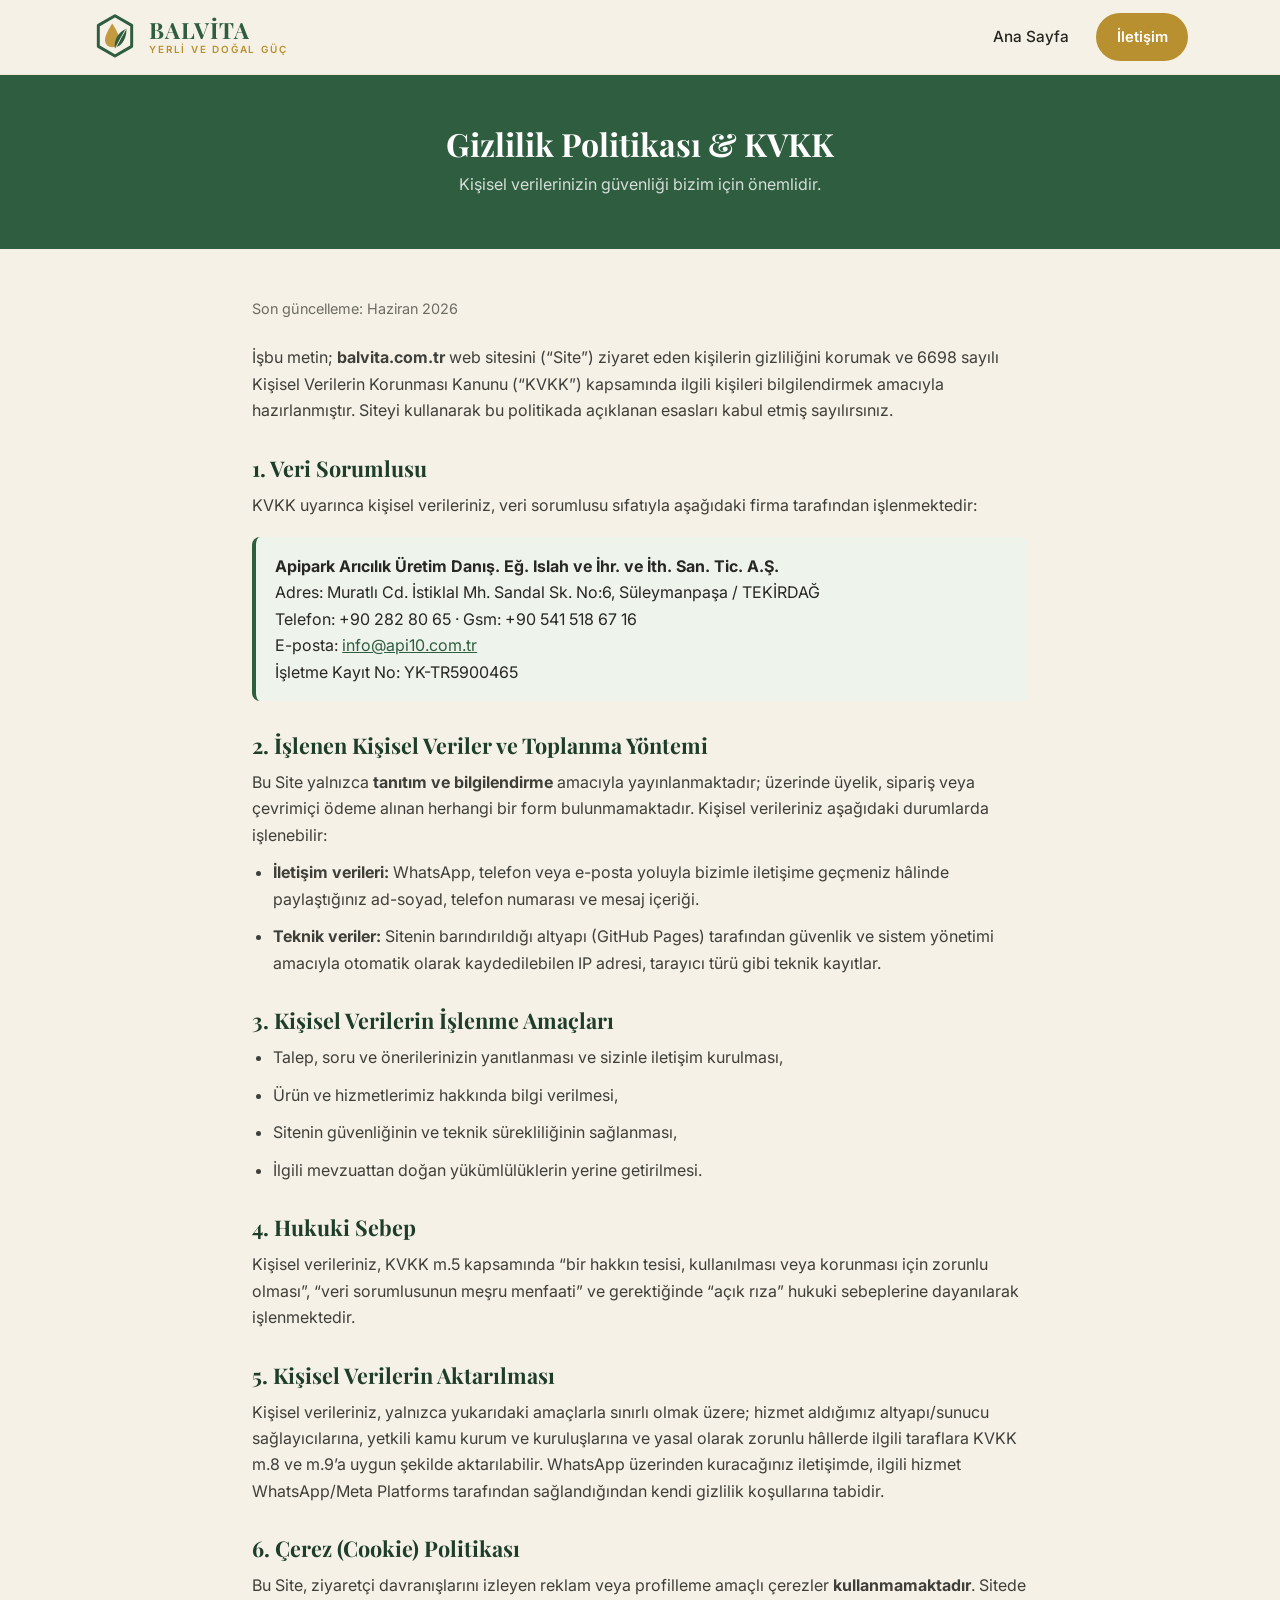
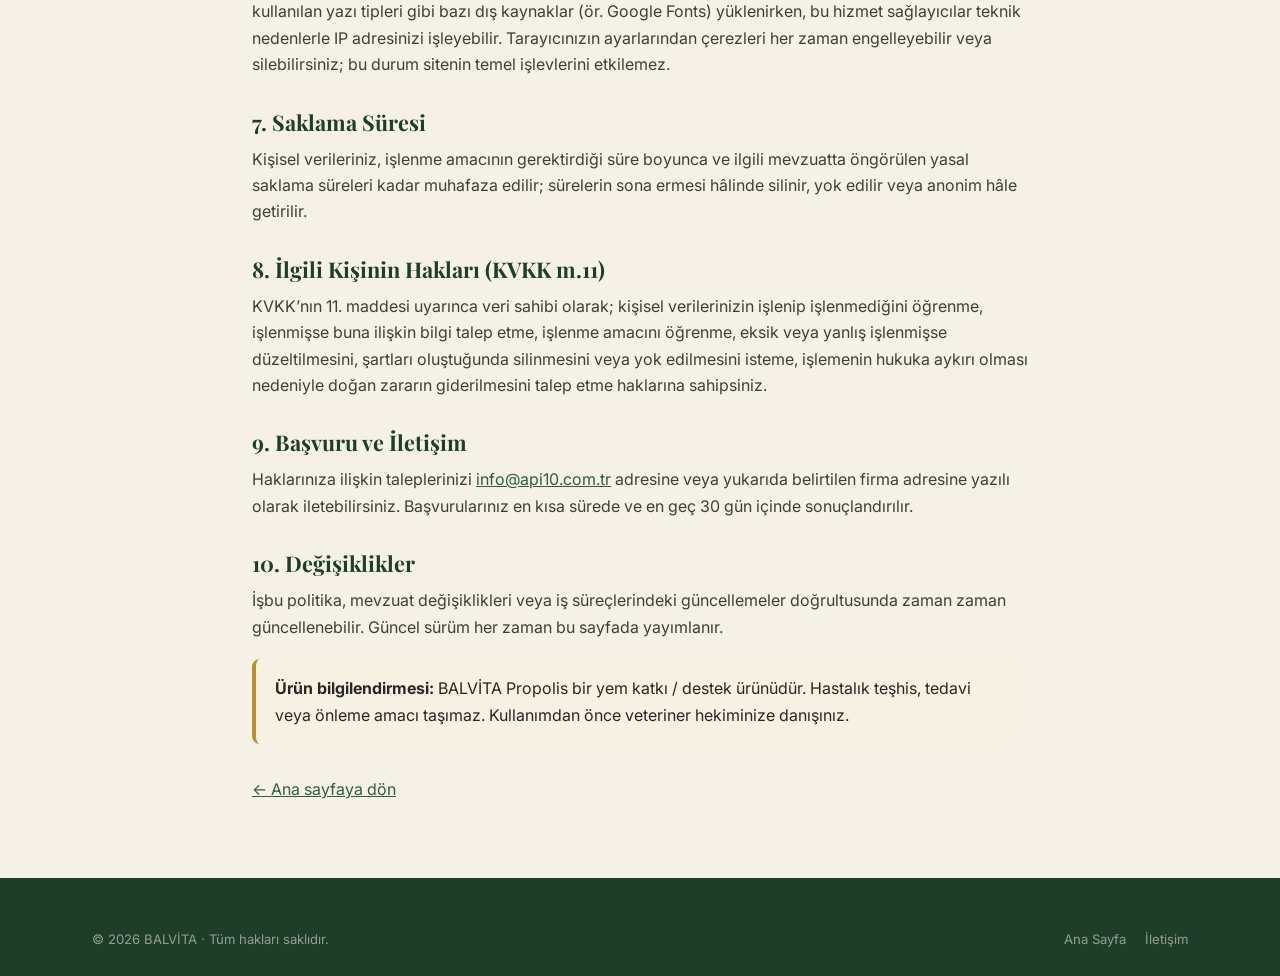
==== gizlilik-politikasi.html @ 909258eb "Professionelle türkische Produktseite für BALVİTA Propolis - Landingpage mit allen Flyer-Inhalten (F" ====
<!DOCTYPE html>
<html lang="tr">
<head>
  <meta charset="UTF-8" />
  <meta name="viewport" content="width=device-width, initial-scale=1.0" />
  <title>Gizlilik Politikası, KVKK ve Çerez Politikası | BALVİTA</title>
  <meta name="description" content="BALVİTA gizlilik politikası, 6698 sayılı KVKK aydınlatma metni ve çerez politikası." />
  <meta name="robots" content="index,follow" />
  <link rel="canonical" href="https://balvita.com.tr/gizlilik-politikasi.html" />
  <meta name="theme-color" content="#2f5d3f" />
  <link rel="icon" href="assets/logo.svg" type="image/svg+xml" />
  <link rel="preconnect" href="https://fonts.googleapis.com" />
  <link rel="preconnect" href="https://fonts.gstatic.com" crossorigin />
  <link href="https://fonts.googleapis.com/css2?family=Playfair+Display:wght@600;700&family=Inter:wght@400;500;600;700&display=swap" rel="stylesheet" />
  <link rel="stylesheet" href="css/style.css" />
</head>
<body>

  <header class="site-header">
    <div class="container header-inner">
      <a class="brand" href="index.html" aria-label="BALVİTA ana sayfa">
        <img class="logo" src="assets/logo.svg" alt="BALVİTA logo" />
        <span class="brand-text">
          <span class="brand-name">BALVİTA</span>
          <span class="brand-tag">Yerli ve Doğal Güç</span>
        </span>
      </a>
      <nav class="nav">
        <a class="navlink" href="index.html">Ana Sayfa</a>
        <a class="btn btn-gold" href="index.html#iletisim">İletişim</a>
      </nav>
    </div>
  </header>

  <div class="page-hero">
    <div class="container">
      <h1>Gizlilik Politikası &amp; KVKK</h1>
      <p style="color:rgba(255,255,255,.8);margin-top:.5rem">Kişisel verilerinizin güvenliği bizim için önemlidir.</p>
    </div>
  </div>

  <main class="legal">
    <p class="updated">Son güncelleme: Haziran 2026</p>

    <p>İşbu metin; <strong>balvita.com.tr</strong> web sitesini (“Site”) ziyaret eden kişilerin gizliliğini korumak ve 6698 sayılı Kişisel Verilerin Korunması Kanunu (“KVKK”) kapsamında ilgili kişileri bilgilendirmek amacıyla hazırlanmıştır. Siteyi kullanarak bu politikada açıklanan esasları kabul etmiş sayılırsınız.</p>

    <h2 id="kvkk">1. Veri Sorumlusu</h2>
    <p>KVKK uyarınca kişisel verileriniz, veri sorumlusu sıfatıyla aşağıdaki firma tarafından işlenmektedir:</p>
    <div class="box">
      <strong>Apipark Arıcılık Üretim Danış. Eğ. Islah ve İhr. ve İth. San. Tic. A.Ş.</strong><br />
      Adres: Muratlı Cd. İstiklal Mh. Sandal Sk. No:6, Süleymanpaşa / TEKİRDAĞ<br />
      Telefon: +90 282 80 65 · Gsm: +90 541 518 67 16<br />
      E-posta: <a href="mailto:info@api10.com.tr">info@api10.com.tr</a><br />
      İşletme Kayıt No: YK-TR5900465
    </div>

    <h2>2. İşlenen Kişisel Veriler ve Toplanma Yöntemi</h2>
    <p>Bu Site yalnızca <strong>tanıtım ve bilgilendirme</strong> amacıyla yayınlanmaktadır; üzerinde üyelik, sipariş veya çevrimiçi ödeme alınan herhangi bir form bulunmamaktadır. Kişisel verileriniz aşağıdaki durumlarda işlenebilir:</p>
    <ul>
      <li><strong>İletişim verileri:</strong> WhatsApp, telefon veya e-posta yoluyla bizimle iletişime geçmeniz hâlinde paylaştığınız ad-soyad, telefon numarası ve mesaj içeriği.</li>
      <li><strong>Teknik veriler:</strong> Sitenin barındırıldığı altyapı (GitHub Pages) tarafından güvenlik ve sistem yönetimi amacıyla otomatik olarak kaydedilebilen IP adresi, tarayıcı türü gibi teknik kayıtlar.</li>
    </ul>

    <h2>3. Kişisel Verilerin İşlenme Amaçları</h2>
    <ul>
      <li>Talep, soru ve önerilerinizin yanıtlanması ve sizinle iletişim kurulması,</li>
      <li>Ürün ve hizmetlerimiz hakkında bilgi verilmesi,</li>
      <li>Sitenin güvenliğinin ve teknik sürekliliğinin sağlanması,</li>
      <li>İlgili mevzuattan doğan yükümlülüklerin yerine getirilmesi.</li>
    </ul>

    <h2>4. Hukuki Sebep</h2>
    <p>Kişisel verileriniz, KVKK m.5 kapsamında “bir hakkın tesisi, kullanılması veya korunması için zorunlu olması”, “veri sorumlusunun meşru menfaati” ve gerektiğinde “açık rıza” hukuki sebeplerine dayanılarak işlenmektedir.</p>

    <h2>5. Kişisel Verilerin Aktarılması</h2>
    <p>Kişisel verileriniz, yalnızca yukarıdaki amaçlarla sınırlı olmak üzere; hizmet aldığımız altyapı/sunucu sağlayıcılarına, yetkili kamu kurum ve kuruluşlarına ve yasal olarak zorunlu hâllerde ilgili taraflara KVKK m.8 ve m.9’a uygun şekilde aktarılabilir. WhatsApp üzerinden kuracağınız iletişimde, ilgili hizmet WhatsApp/Meta Platforms tarafından sağlandığından kendi gizlilik koşullarına tabidir.</p>

    <h2 id="cerez">6. Çerez (Cookie) Politikası</h2>
    <p>Bu Site, ziyaretçi davranışlarını izleyen reklam veya profilleme amaçlı çerezler <strong>kullanmamaktadır</strong>. Sitede kullanılan yazı tipleri gibi bazı dış kaynaklar (ör. Google Fonts) yüklenirken, bu hizmet sağlayıcılar teknik nedenlerle IP adresinizi işleyebilir. Tarayıcınızın ayarlarından çerezleri her zaman engelleyebilir veya silebilirsiniz; bu durum sitenin temel işlevlerini etkilemez.</p>

    <h2>7. Saklama Süresi</h2>
    <p>Kişisel verileriniz, işlenme amacının gerektirdiği süre boyunca ve ilgili mevzuatta öngörülen yasal saklama süreleri kadar muhafaza edilir; sürelerin sona ermesi hâlinde silinir, yok edilir veya anonim hâle getirilir.</p>

    <h2>8. İlgili Kişinin Hakları (KVKK m.11)</h2>
    <p>KVKK’nın 11. maddesi uyarınca veri sahibi olarak; kişisel verilerinizin işlenip işlenmediğini öğrenme, işlenmişse buna ilişkin bilgi talep etme, işlenme amacını öğrenme, eksik veya yanlış işlenmişse düzeltilmesini, şartları oluştuğunda silinmesini veya yok edilmesini isteme, işlemenin hukuka aykırı olması nedeniyle doğan zararın giderilmesini talep etme haklarına sahipsiniz.</p>

    <h2>9. Başvuru ve İletişim</h2>
    <p>Haklarınıza ilişkin taleplerinizi <a href="mailto:info@api10.com.tr">info@api10.com.tr</a> adresine veya yukarıda belirtilen firma adresine yazılı olarak iletebilirsiniz. Başvurularınız en kısa sürede ve en geç 30 gün içinde sonuçlandırılır.</p>

    <h2>10. Değişiklikler</h2>
    <p>İşbu politika, mevzuat değişiklikleri veya iş süreçlerindeki güncellemeler doğrultusunda zaman zaman güncellenebilir. Güncel sürüm her zaman bu sayfada yayımlanır.</p>

    <div class="box" style="border-left-color:var(--gold);background:#f7f1e4">
      <strong>Ürün bilgilendirmesi:</strong> BALVİTA Propolis bir yem katkı / destek ürünüdür. Hastalık teşhis, tedavi veya önleme amacı taşımaz. Kullanımdan önce veteriner hekiminize danışınız.
    </div>

    <p style="margin-top:2rem"><a href="index.html">← Ana sayfaya dön</a></p>
  </main>

  <footer class="site-footer">
    <div class="container">
      <div class="footer-bottom" style="border:0;padding-top:0">
        <span>© <span id="yil">2026</span> BALVİTA · Tüm hakları saklıdır.</span>
        <span class="legal-links">
          <a href="index.html">Ana Sayfa</a>
          <a href="index.html#iletisim">İletişim</a>
        </span>
      </div>
    </div>
  </footer>
  <script>document.getElementById('yil').textContent=new Date().getFullYear();</script>
</body>
</html>
---- css/style.css ----
/* =========================================================
   BALVİTA – Stil / Tasarım
   Renk paleti markadan: koyu yeşil, altın, krem
   ========================================================= */
:root{
  --green:#2f5d3f;
  --green-deep:#1e3e2a;
  --green-soft:#eef3ec;
  --gold:#b8902f;
  --gold-light:#cdab5e;
  --cream:#f6f1e7;
  --cream-2:#efe7d6;
  --ink:#272723;
  --muted:#6c6c62;
  --white:#ffffff;
  --wa:#25d366;
  --radius:16px;
  --shadow:0 10px 30px rgba(30,62,42,.10);
  --shadow-sm:0 4px 14px rgba(30,62,42,.08);
  --maxw:1140px;
  --serif:"Playfair Display",Georgia,"Times New Roman",serif;
  --sans:"Inter",system-ui,-apple-system,"Segoe UI",Roboto,sans-serif;
}

*{margin:0;padding:0;box-sizing:border-box}
html{scroll-behavior:smooth}
body{
  font-family:var(--sans);
  color:var(--ink);
  background:var(--cream);
  line-height:1.65;
  -webkit-font-smoothing:antialiased;
}
img{max-width:100%;display:block}
a{color:inherit;text-decoration:none}

.container{max-width:var(--maxw);margin:0 auto;padding:0 22px}

h1,h2,h3{font-family:var(--serif);line-height:1.15;color:var(--green-deep);font-weight:700}
h2.section-title{font-size:clamp(1.7rem,3.4vw,2.5rem);text-align:center;margin-bottom:.6rem}
.section-intro{text-align:center;max-width:720px;margin:0 auto 2.6rem;color:var(--muted);font-size:1.05rem}
.eyebrow{
  display:inline-block;font-family:var(--sans);font-weight:700;letter-spacing:.14em;
  text-transform:uppercase;font-size:.78rem;color:var(--gold);margin-bottom:.9rem;
}

section{padding:5rem 0}
.section-alt{background:var(--white)}
.section-green{background:var(--green);color:var(--cream)}
.section-green h2,.section-green h3{color:var(--white)}

/* ---------- Butonlar ---------- */
.btn{
  display:inline-flex;align-items:center;gap:.6rem;
  font-weight:600;font-size:1rem;padding:.95rem 1.7rem;border-radius:50px;
  border:2px solid transparent;cursor:pointer;transition:transform .15s ease,box-shadow .15s ease,background .15s ease;
}
.btn:hover{transform:translateY(-2px)}
.btn svg{width:20px;height:20px}
.btn-wa{background:var(--wa);color:#fff;box-shadow:0 8px 22px rgba(37,211,102,.35)}
.btn-wa:hover{background:#1ebe5b}
.btn-gold{background:var(--gold);color:#fff}
.btn-gold:hover{background:#a67e25}
.btn-outline{background:transparent;border-color:currentColor;color:var(--green-deep)}
.section-green .btn-outline,.hero .btn-outline{color:#fff;border-color:rgba(255,255,255,.6)}
.btn-outline:hover{background:rgba(0,0,0,.04)}

/* ---------- Header ---------- */
.site-header{
  position:sticky;top:0;z-index:50;background:rgba(246,241,231,.92);
  backdrop-filter:saturate(180%) blur(8px);border-bottom:1px solid var(--cream-2);
}
.header-inner{display:flex;align-items:center;justify-content:space-between;height:74px}
.brand{display:flex;align-items:center;gap:.7rem}
.brand .logo{width:46px;height:48px}
.brand-text{display:flex;flex-direction:column;line-height:1}
.brand-name{font-family:var(--serif);font-weight:700;font-size:1.4rem;color:var(--green);letter-spacing:.04em}
.brand-tag{font-size:.62rem;letter-spacing:.18em;text-transform:uppercase;color:var(--gold);font-weight:600;margin-top:3px}

.nav{display:flex;align-items:center;gap:1.7rem}
.nav a.navlink{font-weight:500;font-size:.96rem;color:var(--ink);transition:color .15s}
.nav a.navlink:hover{color:var(--green)}
.nav .btn{padding:.62rem 1.15rem;font-size:.92rem}

.nav-toggle{display:none;background:none;border:0;cursor:pointer;padding:6px}
.nav-toggle span{display:block;width:26px;height:3px;background:var(--green-deep);border-radius:3px;margin:5px 0;transition:.25s}

/* ---------- Hero ---------- */
.hero{
  background:linear-gradient(160deg,#f8f4ea 0%,#eef3ec 60%,#e7efe4 100%);
  padding:4.5rem 0 5rem;overflow:hidden;
}
.hero-grid{display:grid;grid-template-columns:1.05fr .95fr;gap:3rem;align-items:center}
.hero-badges{display:flex;gap:.6rem;margin-bottom:1.1rem;flex-wrap:wrap}
.pill{
  display:inline-flex;align-items:center;gap:.4rem;font-size:.78rem;font-weight:700;
  letter-spacing:.04em;padding:.4rem .85rem;border-radius:50px;text-transform:uppercase;
}
.pill-gold{background:var(--gold);color:#fff}
.pill-green{background:var(--green);color:#fff}
.hero h1{font-size:clamp(2.4rem,5.2vw,3.7rem);margin-bottom:.4rem}
.hero h1 .accent{color:var(--gold);display:block;font-size:.5em;letter-spacing:.02em;margin-top:.3rem}
.hero .lead{font-size:1.18rem;color:var(--green);font-weight:600;margin:.4rem 0 1rem}
.hero p.sub{color:var(--muted);font-size:1.05rem;margin-bottom:1.8rem;max-width:32rem}
.hero-cta{display:flex;gap:.9rem;flex-wrap:wrap}

/* Hero görsel paneli (gerçek ürün fotoğrafı eklenince değişecek) */
.hero-visual{
  position:relative;background:linear-gradient(165deg,var(--green) 0%,var(--green-deep) 100%);
  border-radius:26px;padding:2.6rem 2rem 3rem;color:var(--cream);text-align:center;
  box-shadow:var(--shadow);min-height:420px;display:flex;flex-direction:column;
  align-items:center;justify-content:center;
}
.hero-visual .logo-big{width:150px;height:auto;filter:drop-shadow(0 8px 18px rgba(0,0,0,.25))}
.hero-visual h3{color:#fff;font-size:1.9rem;margin-top:1.2rem;letter-spacing:.02em}
.hero-visual .vsub{color:var(--gold-light);font-weight:600;letter-spacing:.06em;text-transform:uppercase;font-size:.85rem;margin-top:.4rem}
.hero-visual .vdesc{color:rgba(255,255,255,.75);font-size:.95rem;margin-top:.9rem}
.float-badge{
  position:absolute;background:#fff;color:var(--green-deep);font-weight:800;
  border-radius:50%;width:92px;height:92px;display:flex;flex-direction:column;
  align-items:center;justify-content:center;text-align:center;font-size:.72rem;
  line-height:1.1;box-shadow:var(--shadow);border:3px solid var(--gold);
}
.float-badge .big{font-size:1.1rem;color:var(--gold);}
.float-badge.tl{top:-22px;left:-18px}
.float-badge.br{bottom:-20px;right:-14px}

/* ---------- Kart ızgaraları ---------- */
.grid{display:grid;gap:1.5rem}
.grid-3{grid-template-columns:repeat(3,1fr)}
.grid-2{grid-template-columns:repeat(2,1fr)}

.card{
  background:var(--white);border:1px solid var(--cream-2);border-radius:var(--radius);
  padding:2rem 1.8rem;box-shadow:var(--shadow-sm);transition:transform .18s,box-shadow .18s;
}
.card:hover{transform:translateY(-4px);box-shadow:var(--shadow)}
.card .ic{
  width:56px;height:56px;border-radius:14px;background:var(--green-soft);
  display:flex;align-items:center;justify-content:center;margin-bottom:1rem;
}
.card .ic svg{width:30px;height:30px;stroke:var(--green);fill:none;stroke-width:1.8}
.card h3{font-size:1.18rem;margin-bottom:.4rem}
.card p{color:var(--muted);font-size:.97rem}

/* ---------- Kimler için / liste rozetleri ---------- */
.tags{display:flex;flex-wrap:wrap;gap:.8rem;justify-content:center}
.tag{
  display:inline-flex;align-items:center;gap:.55rem;background:var(--white);
  border:1px solid var(--cream-2);border-radius:50px;padding:.7rem 1.3rem;font-weight:600;
  box-shadow:var(--shadow-sm);
}
.tag svg{width:22px;height:22px;stroke:var(--gold);fill:none;stroke-width:1.7}

/* ---------- Kullanım & İçerik blok ---------- */
.usage-grid{display:grid;grid-template-columns:1fr 1fr;gap:2rem;align-items:stretch}
.usage-box{
  background:var(--green);color:var(--cream);border-radius:20px;padding:2.4rem;
  text-align:center;display:flex;flex-direction:column;justify-content:center;
}
.usage-box .dose{font-family:var(--serif);font-size:3.4rem;color:#fff;line-height:1}
.usage-box .dose small{display:block;font-size:1rem;font-family:var(--sans);font-weight:600;color:var(--gold-light);letter-spacing:.08em;text-transform:uppercase;margin-bottom:.4rem}
.usage-box .how{font-size:1.15rem;font-weight:600;margin-top:1rem}
.usage-box .meta{font-size:.85rem;color:rgba(255,255,255,.72);margin-top:1rem}

.ingredients{display:grid;grid-template-columns:repeat(2,1fr);gap:1.2rem}
.ingredient{
  background:var(--white);border:1px solid var(--cream-2);border-radius:14px;
  padding:1.3rem;text-align:center;box-shadow:var(--shadow-sm);
}
.ingredient .ic{width:52px;height:52px;margin:0 auto .7rem;border-radius:50%;background:#f3ecdb;display:flex;align-items:center;justify-content:center}
.ingredient .ic svg{width:26px;height:26px;stroke:var(--gold);fill:none;stroke-width:1.7}
.ingredient strong{display:block;color:var(--green-deep)}
.ingredient span{font-size:.84rem;color:var(--muted)}

/* ---------- Avantajlar şeridi ---------- */
.adv-row{display:grid;grid-template-columns:repeat(4,1fr);gap:1.2rem}
.adv{display:flex;align-items:center;gap:.7rem;font-weight:600;justify-content:center;text-align:center}
.adv .check{flex:0 0 auto;width:34px;height:34px;border-radius:50%;background:var(--green);display:flex;align-items:center;justify-content:center}
.adv .check svg{width:18px;height:18px;stroke:#fff;stroke-width:2.4;fill:none}

/* ---------- CTA bandı ---------- */
.cta-band{background:linear-gradient(160deg,var(--green) 0%,var(--green-deep) 100%);color:var(--cream);text-align:center}
.cta-band h2{color:#fff;font-size:clamp(1.8rem,4vw,2.6rem)}
.cta-band p{max-width:620px;margin:.8rem auto 1.8rem;color:rgba(255,255,255,.85)}
.cta-band .phone{font-size:1.25rem;font-weight:700;margin-top:1.1rem;letter-spacing:.02em}
.cta-band .phone a{color:var(--gold-light)}

/* ---------- Yasal uyarı şeridi ---------- */
.disclaimer{
  background:var(--cream-2);border-top:1px solid #e2d8c2;border-bottom:1px solid #e2d8c2;
  padding:1.1rem 0;font-size:.9rem;color:#5d5443;text-align:center;
}
.disclaimer strong{color:var(--green-deep)}

/* ---------- Footer ---------- */
.site-footer{background:var(--green-deep);color:#cfd9cf;padding:3.2rem 0 1.6rem;font-size:.92rem}
.footer-grid{display:grid;grid-template-columns:1.4fr 1fr 1.6fr;gap:2.4rem;margin-bottom:2.2rem}
.site-footer h4{color:#fff;font-family:var(--sans);font-size:1rem;letter-spacing:.04em;margin-bottom:1rem;text-transform:uppercase}
.site-footer a:hover{color:#fff}
.footer-links{display:flex;flex-direction:column;gap:.55rem}
.footer-brand .brand-name{color:#fff}
.footer-brand p{margin-top:.9rem;color:#a9b6a9;max-width:24rem}
.made-badges{display:flex;gap:.6rem;margin-top:1.1rem}
.made-badges span{border:1px solid #4a6b53;border-radius:8px;padding:.35rem .7rem;font-size:.72rem;font-weight:700;letter-spacing:.06em;color:#cdab5e}
.maker{color:#9fae9f;line-height:1.7}
.maker strong{color:#e7eee7;font-weight:600}
.footer-bottom{border-top:1px solid #36513f;padding-top:1.2rem;display:flex;justify-content:space-between;gap:1rem;flex-wrap:wrap;font-size:.82rem;color:#90a090}
.footer-bottom .legal-links{display:flex;gap:1.2rem;flex-wrap:wrap}

/* ---------- Yüzen WhatsApp butonu ---------- */
.wa-float{
  position:fixed;right:20px;bottom:20px;z-index:60;width:60px;height:60px;border-radius:50%;
  background:var(--wa);display:flex;align-items:center;justify-content:center;
  box-shadow:0 8px 24px rgba(37,211,102,.45);transition:transform .15s;
}
.wa-float:hover{transform:scale(1.08)}
.wa-float svg{width:34px;height:34px;fill:#fff}
.wa-float::after{
  content:"";position:absolute;inset:0;border-radius:50%;border:2px solid var(--wa);
  animation:waPulse 2.2s infinite;opacity:.6;
}
@keyframes waPulse{0%{transform:scale(1);opacity:.6}100%{transform:scale(1.6);opacity:0}}

/* ---------- İç sayfa (yasal metinler) ---------- */
.page-hero{background:var(--green);color:var(--cream);padding:3.2rem 0;text-align:center}
.page-hero h1{color:#fff}
.legal{max-width:820px;margin:0 auto;padding:3rem 22px 4rem}
.legal h2{font-size:1.35rem;margin:2rem 0 .7rem;color:var(--green-deep)}
.legal h2:first-child{margin-top:0}
.legal p,.legal li{color:#3f3f39;margin-bottom:.7rem}
.legal ul,.legal ol{padding-left:1.3rem;margin-bottom:1rem}
.legal a{color:var(--green);text-decoration:underline}
.legal .updated{color:var(--muted);font-size:.9rem;margin-bottom:1.5rem}
.legal .box{background:var(--green-soft);border-left:4px solid var(--green);padding:1rem 1.2rem;border-radius:8px;margin:1.2rem 0}

/* ---------- Reveal animasyonu ---------- */
.js [data-reveal]{opacity:0;transform:translateY(22px);transition:opacity .6s ease,transform .6s ease}
.js [data-reveal].in{opacity:1;transform:none}

/* ---------- Responsive ---------- */
@media (max-width:900px){
  .hero-grid{grid-template-columns:1fr;gap:2.2rem}
  .hero-visual{order:-1;min-height:340px}
  .grid-3{grid-template-columns:1fr 1fr}
  .footer-grid{grid-template-columns:1fr 1fr}
  .adv-row{grid-template-columns:1fr 1fr}
}
@media (max-width:680px){
  section{padding:3.4rem 0}
  .nav{
    position:fixed;inset:74px 0 auto 0;background:var(--cream);flex-direction:column;
    align-items:flex-start;gap:0;padding:.5rem 22px 1.2rem;border-bottom:1px solid var(--cream-2);
    box-shadow:var(--shadow);transform:translateY(-130%);transition:transform .28s ease;
  }
  .nav.open{transform:translateY(0)}
  .nav a.navlink{width:100%;padding:.85rem 0;border-bottom:1px solid var(--cream-2)}
  .nav .btn{margin-top:.8rem;width:100%;justify-content:center}
  .nav-toggle{display:block}
  .nav-toggle.active span:nth-child(1){transform:translateY(8px) rotate(45deg)}
  .nav-toggle.active span:nth-child(2){opacity:0}
  .nav-toggle.active span:nth-child(3){transform:translateY(-8px) rotate(-45deg)}
  .grid-3,.grid-2,.usage-grid,.ingredients,.footer-grid,.adv-row{grid-template-columns:1fr}
  .hero-cta{flex-direction:column}
  .hero-cta .btn{width:100%;justify-content:center}
  .footer-bottom{flex-direction:column}
}
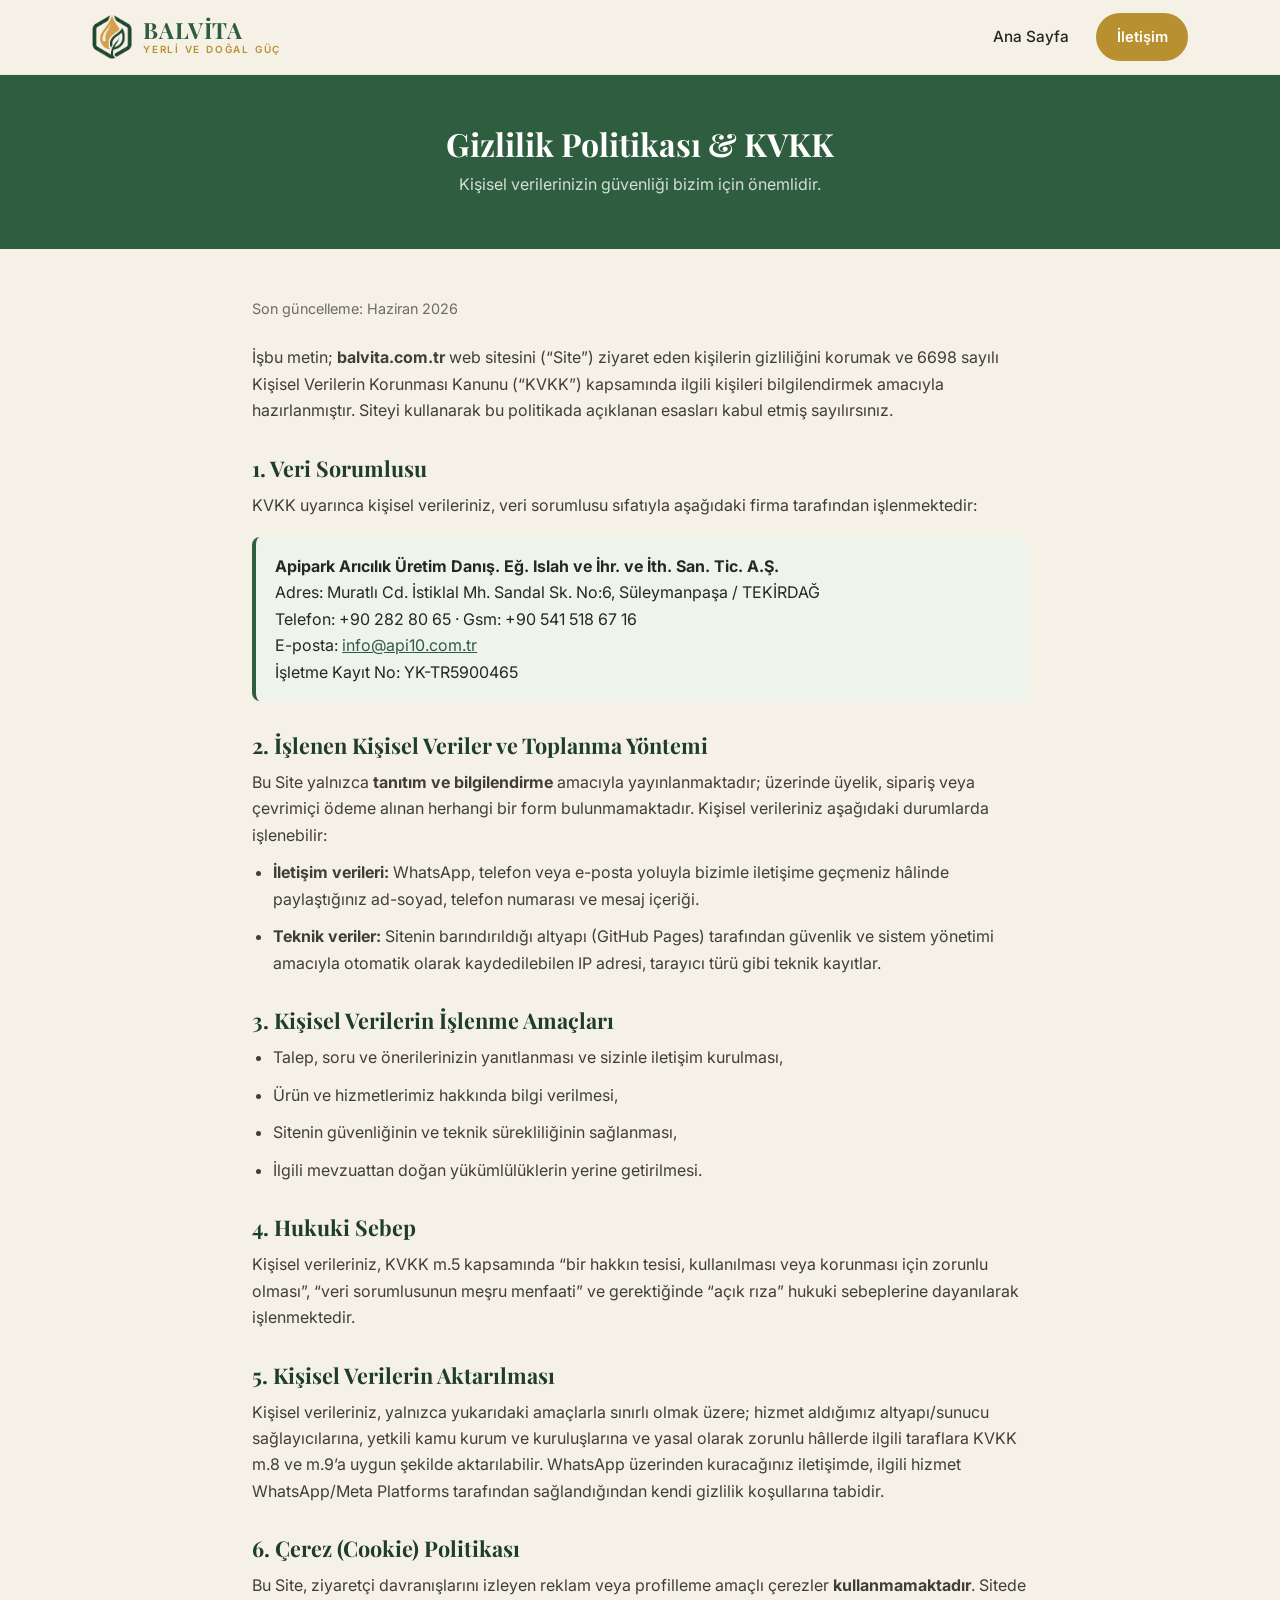
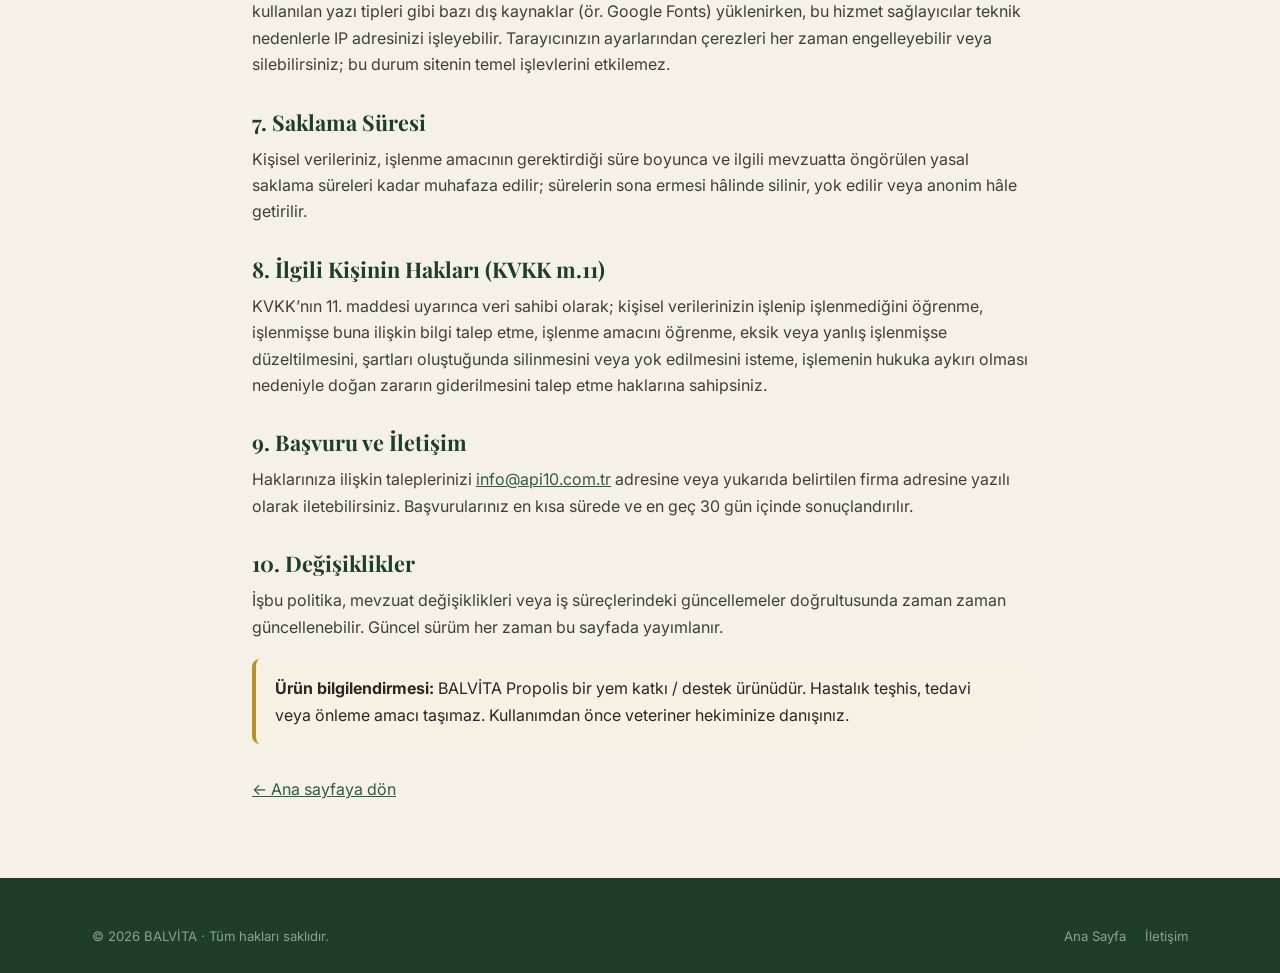
==== commit 38a54674: "Echtes BALVİTA-Logo eingebaut (freigestellt, web-optimiert) - logo-mark.png im Menü, logo-full.png i" ====
--- a/gizlilik-politikasi.html
+++ b/gizlilik-politikasi.html
@@ -8,7 +8,7 @@
   <meta name="robots" content="index,follow" />
   <link rel="canonical" href="https://balvita.com.tr/gizlilik-politikasi.html" />
   <meta name="theme-color" content="#2f5d3f" />
-  <link rel="icon" href="assets/logo.svg" type="image/svg+xml" />
+  <link rel="icon" href="assets/logo-mark.png" type="image/png" />
   <link rel="preconnect" href="https://fonts.googleapis.com" />
   <link rel="preconnect" href="https://fonts.gstatic.com" crossorigin />
   <link href="https://fonts.googleapis.com/css2?family=Playfair+Display:wght@600;700&family=Inter:wght@400;500;600;700&display=swap" rel="stylesheet" />
@@ -19,7 +19,7 @@
   <header class="site-header">
     <div class="container header-inner">
       <a class="brand" href="index.html" aria-label="BALVİTA ana sayfa">
-        <img class="logo" src="assets/logo.svg" alt="BALVİTA logo" />
+        <img class="logo" src="assets/logo-mark.png" alt="BALVİTA logo" />
         <span class="brand-text">
           <span class="brand-name">BALVİTA</span>
           <span class="brand-tag">Yerli ve Doğal Güç</span>
--- a/css/style.css
+++ b/css/style.css
@@ -1,6 +1,6 @@
 /* =========================================================
-   BALVİTA – Stil / Tasarım
-   Renk paleti markadan: koyu yeşil, altın, krem
+   BALVİTA – Tasarım (Flyer/İnfo broşürü ile birebir uyumlu)
+   Renkler: koyu yeşil, altın, bronz, krem · Wabenmuster
    ========================================================= */
 :root{
   --green:#2f5d3f;
@@ -8,6 +8,7 @@
   --green-soft:#eef3ec;
   --gold:#b8902f;
   --gold-light:#cdab5e;
+  --bronze:#7a5d33;
   --cream:#f6f1e7;
   --cream-2:#efe7d6;
   --ink:#272723;
@@ -20,41 +21,26 @@
   --maxw:1140px;
   --serif:"Playfair Display",Georgia,"Times New Roman",serif;
   --sans:"Inter",system-ui,-apple-system,"Segoe UI",Roboto,sans-serif;
+  --honey:url("data:image/svg+xml,%3Csvg width='28' height='49' viewBox='0 0 28 49' xmlns='http://www.w3.org/2000/svg'%3E%3Cg fill='%23c9a24a' fill-opacity='0.13' fill-rule='evenodd'%3E%3Cpath d='M13.99 9.25l13 7.5v15l-13 7.5L1 31.75v-15l12.99-7.5zM3 17.9v12.7l10.99 6.34 11-6.35V17.9l-11-6.34L3 17.9zM0 15l12.98-7.5V0h-2v6.35L0 12.69v2.3zm0 18.5L12.98 41v8h-2v-6.85L0 35.81v-2.3zM15 0v7.5L27.99 15H28v-2.31h-.01L17 6.35V0h-2zm0 49v-8l12.99-7.5H28v2.31h-.01L17 42.15V49h-2z'/%3E%3C/g%3E%3C/svg%3E");
 }
 
 *{margin:0;padding:0;box-sizing:border-box}
 html{scroll-behavior:smooth}
-body{
-  font-family:var(--sans);
-  color:var(--ink);
-  background:var(--cream);
-  line-height:1.65;
-  -webkit-font-smoothing:antialiased;
-}
+body{font-family:var(--sans);color:var(--ink);background:var(--cream);line-height:1.65;-webkit-font-smoothing:antialiased}
 img{max-width:100%;display:block}
 a{color:inherit;text-decoration:none}
-
 .container{max-width:var(--maxw);margin:0 auto;padding:0 22px}
 
 h1,h2,h3{font-family:var(--serif);line-height:1.15;color:var(--green-deep);font-weight:700}
-h2.section-title{font-size:clamp(1.7rem,3.4vw,2.5rem);text-align:center;margin-bottom:.6rem}
+.section-title{font-size:clamp(1.7rem,3.6vw,2.6rem);text-align:center;margin-bottom:.5rem;text-transform:uppercase;letter-spacing:.01em}
 .section-intro{text-align:center;max-width:720px;margin:0 auto 2.6rem;color:var(--muted);font-size:1.05rem}
-.eyebrow{
-  display:inline-block;font-family:var(--sans);font-weight:700;letter-spacing:.14em;
-  text-transform:uppercase;font-size:.78rem;color:var(--gold);margin-bottom:.9rem;
-}
-
-section{padding:5rem 0}
+.eyebrow{display:inline-block;font-family:var(--sans);font-weight:700;letter-spacing:.14em;text-transform:uppercase;font-size:.78rem;color:var(--gold);margin-bottom:.9rem}
+section{padding:4.6rem 0}
 .section-alt{background:var(--white)}
-.section-green{background:var(--green);color:var(--cream)}
-.section-green h2,.section-green h3{color:var(--white)}
+.honey{background-image:var(--honey)}
 
 /* ---------- Butonlar ---------- */
-.btn{
-  display:inline-flex;align-items:center;gap:.6rem;
-  font-weight:600;font-size:1rem;padding:.95rem 1.7rem;border-radius:50px;
-  border:2px solid transparent;cursor:pointer;transition:transform .15s ease,box-shadow .15s ease,background .15s ease;
-}
+.btn{display:inline-flex;align-items:center;gap:.6rem;font-weight:600;font-size:1rem;padding:.95rem 1.7rem;border-radius:50px;border:2px solid transparent;cursor:pointer;transition:transform .15s ease,box-shadow .15s ease,background .15s ease}
 .btn:hover{transform:translateY(-2px)}
 .btn svg{width:20px;height:20px}
 .btn-wa{background:var(--wa);color:#fff;box-shadow:0 8px 22px rgba(37,211,102,.35)}
@@ -62,167 +48,129 @@
 .btn-gold{background:var(--gold);color:#fff}
 .btn-gold:hover{background:#a67e25}
 .btn-outline{background:transparent;border-color:currentColor;color:var(--green-deep)}
-.section-green .btn-outline,.hero .btn-outline{color:#fff;border-color:rgba(255,255,255,.6)}
-.btn-outline:hover{background:rgba(0,0,0,.04)}
+.hero .btn-outline{color:var(--green-deep)}
+.btn-outline:hover{background:rgba(47,93,63,.06)}
 
 /* ---------- Header ---------- */
-.site-header{
-  position:sticky;top:0;z-index:50;background:rgba(246,241,231,.92);
-  backdrop-filter:saturate(180%) blur(8px);border-bottom:1px solid var(--cream-2);
-}
+.site-header{position:sticky;top:0;z-index:50;background:rgba(246,241,231,.94);backdrop-filter:saturate(180%) blur(8px);border-bottom:1px solid var(--cream-2)}
 .header-inner{display:flex;align-items:center;justify-content:space-between;height:74px}
 .brand{display:flex;align-items:center;gap:.7rem}
-.brand .logo{width:46px;height:48px}
+.brand .logo{width:auto;height:44px}
 .brand-text{display:flex;flex-direction:column;line-height:1}
 .brand-name{font-family:var(--serif);font-weight:700;font-size:1.4rem;color:var(--green);letter-spacing:.04em}
 .brand-tag{font-size:.62rem;letter-spacing:.18em;text-transform:uppercase;color:var(--gold);font-weight:600;margin-top:3px}
-
 .nav{display:flex;align-items:center;gap:1.7rem}
 .nav a.navlink{font-weight:500;font-size:.96rem;color:var(--ink);transition:color .15s}
 .nav a.navlink:hover{color:var(--green)}
 .nav .btn{padding:.62rem 1.15rem;font-size:.92rem}
-
 .nav-toggle{display:none;background:none;border:0;cursor:pointer;padding:6px}
 .nav-toggle span{display:block;width:26px;height:3px;background:var(--green-deep);border-radius:3px;margin:5px 0;transition:.25s}
 
-/* ---------- Hero ---------- */
-.hero{
-  background:linear-gradient(160deg,#f8f4ea 0%,#eef3ec 60%,#e7efe4 100%);
-  padding:4.5rem 0 5rem;overflow:hidden;
-}
-.hero-grid{display:grid;grid-template-columns:1.05fr .95fr;gap:3rem;align-items:center}
-.hero-badges{display:flex;gap:.6rem;margin-bottom:1.1rem;flex-wrap:wrap}
-.pill{
-  display:inline-flex;align-items:center;gap:.4rem;font-size:.78rem;font-weight:700;
-  letter-spacing:.04em;padding:.4rem .85rem;border-radius:50px;text-transform:uppercase;
-}
-.pill-gold{background:var(--gold);color:#fff}
-.pill-green{background:var(--green);color:#fff}
-.hero h1{font-size:clamp(2.4rem,5.2vw,3.7rem);margin-bottom:.4rem}
-.hero h1 .accent{color:var(--gold);display:block;font-size:.5em;letter-spacing:.02em;margin-top:.3rem}
-.hero .lead{font-size:1.18rem;color:var(--green);font-weight:600;margin:.4rem 0 1rem}
-.hero p.sub{color:var(--muted);font-size:1.05rem;margin-bottom:1.8rem;max-width:32rem}
-.hero-cta{display:flex;gap:.9rem;flex-wrap:wrap}
-
-/* Hero görsel paneli (gerçek ürün fotoğrafı eklenince değişecek) */
-.hero-visual{
-  position:relative;background:linear-gradient(165deg,var(--green) 0%,var(--green-deep) 100%);
-  border-radius:26px;padding:2.6rem 2rem 3rem;color:var(--cream);text-align:center;
-  box-shadow:var(--shadow);min-height:420px;display:flex;flex-direction:column;
-  align-items:center;justify-content:center;
-}
-.hero-visual .logo-big{width:150px;height:auto;filter:drop-shadow(0 8px 18px rgba(0,0,0,.25))}
-.hero-visual h3{color:#fff;font-size:1.9rem;margin-top:1.2rem;letter-spacing:.02em}
-.hero-visual .vsub{color:var(--gold-light);font-weight:600;letter-spacing:.06em;text-transform:uppercase;font-size:.85rem;margin-top:.4rem}
-.hero-visual .vdesc{color:rgba(255,255,255,.75);font-size:.95rem;margin-top:.9rem}
-.float-badge{
-  position:absolute;background:#fff;color:var(--green-deep);font-weight:800;
-  border-radius:50%;width:92px;height:92px;display:flex;flex-direction:column;
-  align-items:center;justify-content:center;text-align:center;font-size:.72rem;
-  line-height:1.1;box-shadow:var(--shadow);border:3px solid var(--gold);
-}
-.float-badge .big{font-size:1.1rem;color:var(--gold);}
-.float-badge.tl{top:-22px;left:-18px}
-.float-badge.br{bottom:-20px;right:-14px}
-
-/* ---------- Kart ızgaraları ---------- */
-.grid{display:grid;gap:1.5rem}
-.grid-3{grid-template-columns:repeat(3,1fr)}
-.grid-2{grid-template-columns:repeat(2,1fr)}
-
-.card{
-  background:var(--white);border:1px solid var(--cream-2);border-radius:var(--radius);
-  padding:2rem 1.8rem;box-shadow:var(--shadow-sm);transition:transform .18s,box-shadow .18s;
-}
-.card:hover{transform:translateY(-4px);box-shadow:var(--shadow)}
-.card .ic{
-  width:56px;height:56px;border-radius:14px;background:var(--green-soft);
-  display:flex;align-items:center;justify-content:center;margin-bottom:1rem;
-}
-.card .ic svg{width:30px;height:30px;stroke:var(--green);fill:none;stroke-width:1.8}
-.card h3{font-size:1.18rem;margin-bottom:.4rem}
-.card p{color:var(--muted);font-size:.97rem}
-
-/* ---------- Kimler için / liste rozetleri ---------- */
-.tags{display:flex;flex-wrap:wrap;gap:.8rem;justify-content:center}
-.tag{
-  display:inline-flex;align-items:center;gap:.55rem;background:var(--white);
-  border:1px solid var(--cream-2);border-radius:50px;padding:.7rem 1.3rem;font-weight:600;
-  box-shadow:var(--shadow-sm);
-}
-.tag svg{width:22px;height:22px;stroke:var(--gold);fill:none;stroke-width:1.7}
-
-/* ---------- Kullanım & İçerik blok ---------- */
+/* ---------- Hero (Flyer ön yüzü) ---------- */
+.hero{position:relative;text-align:center;padding:3.6rem 0 0;background:linear-gradient(180deg,#f8f4ea 0%,#eef3ec 100%);overflow:hidden}
+.hero .container{position:relative;z-index:2}
+.ribbon{position:absolute;top:18px;right:22px;z-index:3;background:linear-gradient(135deg,var(--gold-light),var(--gold));color:#fff;font-weight:800;font-size:.82rem;text-align:center;line-height:1.1;padding:.7rem .9rem;border-radius:10px;box-shadow:var(--shadow-sm);transform:rotate(4deg)}
+.ribbon small{display:block;font-size:.66rem;font-weight:600;letter-spacing:.06em}
+.hero .product{font-size:clamp(3rem,9vw,6rem);letter-spacing:.02em;color:var(--green-deep);line-height:.95;margin-bottom:.3rem}
+.hero .subtitle{font-family:var(--serif);font-size:clamp(1.3rem,3.4vw,2.1rem);color:var(--green);font-weight:700;margin-bottom:1rem}
+.divider{display:flex;align-items:center;justify-content:center;gap:1rem;max-width:480px;margin:0 auto 1.2rem;color:var(--gold);font-family:var(--sans);font-weight:700;letter-spacing:.22em;font-size:.78rem;text-transform:uppercase}
+.divider::before,.divider::after{content:"";height:2px;flex:1;background:linear-gradient(90deg,transparent,var(--gold-light))}
+.divider::before{background:linear-gradient(90deg,var(--gold-light),transparent)}
+.hero .lead{font-family:var(--serif);font-size:clamp(1.4rem,3.4vw,2rem);color:var(--ink);margin-bottom:1.6rem}
+.hero-cta{display:flex;gap:.9rem;flex-wrap:wrap;justify-content:center;margin-bottom:2.4rem}
+
+/* Hero görsel alanı (gerçek ürün fotoğrafı buraya gelecek) */
+.hero-figure{position:relative;max-width:760px;margin:0 auto;border-radius:22px 22px 0 0;overflow:hidden}
+.hero-photo{width:100%;display:block}
+.hero-placeholder{background:linear-gradient(165deg,#ffffff 0%,#f1ece0 100%);color:var(--green-deep);padding:3rem 1.5rem 3.4rem;display:flex;flex-direction:column;align-items:center;justify-content:center;min-height:300px;border:1px solid var(--cream-2)}
+.hero-placeholder img{width:300px;max-width:80%;filter:drop-shadow(0 10px 22px rgba(30,62,42,.15))}
+.hero-placeholder .note{margin-top:1.1rem;font-size:.95rem;color:var(--muted)}
+.float-badge{position:absolute;bottom:18px;left:18px;background:#fff;color:var(--green-deep);font-weight:800;border-radius:50%;width:86px;height:86px;display:flex;flex-direction:column;align-items:center;justify-content:center;text-align:center;font-size:.72rem;line-height:1.1;box-shadow:var(--shadow);border:3px solid var(--gold)}
+.float-badge .big{font-size:1.05rem;color:var(--gold)}
+
+/* ---------- Slogan bandı ---------- */
+.slogan{background:var(--green);color:#fff;text-align:center;padding:1.1rem 0}
+.slogan p{font-family:var(--serif);font-size:clamp(1.1rem,2.6vw,1.6rem);font-weight:700;letter-spacing:.02em}
+
+/* ---------- Yasal uyarı şeridi ---------- */
+.disclaimer{background:var(--cream-2);border-bottom:1px solid #e2d8c2;padding:1rem 0;font-size:.9rem;color:#5d5443;text-align:center}
+.disclaimer strong{color:var(--green-deep)}
+
+/* ---------- Neden / Propolis nedir ---------- */
+.two-col{display:grid;grid-template-columns:1fr 1fr;gap:2.4rem;align-items:stretch}
+.info-block{background:var(--white);border:1px solid var(--cream-2);border-radius:var(--radius);padding:2.2rem;box-shadow:var(--shadow-sm)}
+.info-block h2{font-size:clamp(1.5rem,3vw,2rem);text-align:left;text-transform:uppercase}
+.info-block h2::after{content:"";display:block;width:54px;height:4px;background:var(--gold);border-radius:3px;margin-top:.7rem}
+.info-block p{color:#444;margin-top:1rem;font-size:1.04rem}
+
+/* ---------- Faydalar (yeşil daire ikonlar) ---------- */
+.benefits{display:grid;grid-template-columns:repeat(3,1fr);gap:1.8rem 2rem}
+.benefit{display:flex;gap:1.1rem;align-items:flex-start}
+.benefit .circle{flex:0 0 auto;width:64px;height:64px;border-radius:50%;background:var(--green);display:flex;align-items:center;justify-content:center;box-shadow:var(--shadow-sm)}
+.benefit .circle svg{width:34px;height:34px;stroke:#fff;fill:none;stroke-width:1.7;stroke-linecap:round;stroke-linejoin:round}
+.benefit h3{font-size:1.12rem;color:var(--green-deep);margin-bottom:.25rem;line-height:1.2}
+.benefit p{color:var(--muted);font-size:.94rem}
+
+/* ---------- Kullanım & İçerik ---------- */
 .usage-grid{display:grid;grid-template-columns:1fr 1fr;gap:2rem;align-items:stretch}
-.usage-box{
-  background:var(--green);color:var(--cream);border-radius:20px;padding:2.4rem;
-  text-align:center;display:flex;flex-direction:column;justify-content:center;
-}
-.usage-box .dose{font-family:var(--serif);font-size:3.4rem;color:#fff;line-height:1}
-.usage-box .dose small{display:block;font-size:1rem;font-family:var(--sans);font-weight:600;color:var(--gold-light);letter-spacing:.08em;text-transform:uppercase;margin-bottom:.4rem}
-.usage-box .how{font-size:1.15rem;font-weight:600;margin-top:1rem}
-.usage-box .meta{font-size:.85rem;color:rgba(255,255,255,.72);margin-top:1rem}
-
-.ingredients{display:grid;grid-template-columns:repeat(2,1fr);gap:1.2rem}
-.ingredient{
-  background:var(--white);border:1px solid var(--cream-2);border-radius:14px;
-  padding:1.3rem;text-align:center;box-shadow:var(--shadow-sm);
-}
-.ingredient .ic{width:52px;height:52px;margin:0 auto .7rem;border-radius:50%;background:#f3ecdb;display:flex;align-items:center;justify-content:center}
-.ingredient .ic svg{width:26px;height:26px;stroke:var(--gold);fill:none;stroke-width:1.7}
-.ingredient strong{display:block;color:var(--green-deep)}
-.ingredient span{font-size:.84rem;color:var(--muted)}
-
-/* ---------- Avantajlar şeridi ---------- */
-.adv-row{display:grid;grid-template-columns:repeat(4,1fr);gap:1.2rem}
+.usage-box{background:var(--green);color:var(--cream);border-radius:20px;padding:2.4rem;text-align:center;display:flex;flex-direction:column;justify-content:center;position:relative;overflow:hidden}
+.usage-box .label{font-size:1rem;font-weight:600;color:var(--gold-light);letter-spacing:.06em;text-transform:uppercase}
+.usage-box .dose{font-family:var(--serif);font-size:3.6rem;color:#fff;line-height:1.05;margin:.2rem 0 .6rem}
+.usage-box .how{display:inline-flex;align-items:center;gap:.6rem;font-size:1.15rem;font-weight:700;justify-content:center}
+.usage-box .how svg{width:30px;height:30px;stroke:var(--gold-light);fill:none;stroke-width:1.7}
+.usage-box .meta{font-size:.85rem;color:rgba(255,255,255,.72);margin-top:1.1rem}
+.usage-side h3{font-size:1.4rem;margin-bottom:1.1rem;text-transform:uppercase}
+.ingredients{display:grid;grid-template-columns:repeat(4,1fr);gap:1rem}
+.ingredient{text-align:center}
+.ingredient .circle{width:76px;height:76px;margin:0 auto .6rem;border-radius:50%;background:var(--bronze);display:flex;align-items:center;justify-content:center;box-shadow:var(--shadow-sm)}
+.ingredient .circle svg{width:36px;height:36px;stroke:#fff;fill:none;stroke-width:1.6}
+.ingredient .circle .vit{color:#fff;font-family:var(--sans);font-weight:700;font-size:.72rem;letter-spacing:.02em}
+.ingredient strong{display:block;color:var(--green-deep);font-size:1rem}
+.ingredient span{font-size:.82rem;color:var(--muted)}
+
+/* ---------- Kimler için uygun (çentik listesi) ---------- */
+.suitable{max-width:680px;margin:0 auto;display:grid;grid-template-columns:1fr 1fr;gap:1rem 2.4rem}
+.suitable .item{display:flex;align-items:center;gap:.8rem;font-size:1.15rem;font-weight:600;color:var(--green-deep);background:var(--white);border:1px solid var(--cream-2);border-radius:12px;padding:.85rem 1.2rem;box-shadow:var(--shadow-sm)}
+.check{flex:0 0 auto;width:30px;height:30px;border-radius:50%;background:var(--green);display:flex;align-items:center;justify-content:center}
+.check svg{width:17px;height:17px;stroke:#fff;stroke-width:2.6;fill:none}
+
+/* ---------- Avantajlar ---------- */
+.adv-row{display:grid;grid-template-columns:repeat(4,1fr);gap:1.2rem;max-width:920px;margin:0 auto}
 .adv{display:flex;align-items:center;gap:.7rem;font-weight:600;justify-content:center;text-align:center}
-.adv .check{flex:0 0 auto;width:34px;height:34px;border-radius:50%;background:var(--green);display:flex;align-items:center;justify-content:center}
-.adv .check svg{width:18px;height:18px;stroke:#fff;stroke-width:2.4;fill:none}
-
-/* ---------- CTA bandı ---------- */
-.cta-band{background:linear-gradient(160deg,var(--green) 0%,var(--green-deep) 100%);color:var(--cream);text-align:center}
-.cta-band h2{color:#fff;font-size:clamp(1.8rem,4vw,2.6rem)}
-.cta-band p{max-width:620px;margin:.8rem auto 1.8rem;color:rgba(255,255,255,.85)}
-.cta-band .phone{font-size:1.25rem;font-weight:700;margin-top:1.1rem;letter-spacing:.02em}
-.cta-band .phone a{color:var(--gold-light)}
-
-/* ---------- Yasal uyarı şeridi ---------- */
-.disclaimer{
-  background:var(--cream-2);border-top:1px solid #e2d8c2;border-bottom:1px solid #e2d8c2;
-  padding:1.1rem 0;font-size:.9rem;color:#5d5443;text-align:center;
-}
-.disclaimer strong{color:var(--green-deep)}
-
-/* ---------- Footer ---------- */
-.site-footer{background:var(--green-deep);color:#cfd9cf;padding:3.2rem 0 1.6rem;font-size:.92rem}
-.footer-grid{display:grid;grid-template-columns:1.4fr 1fr 1.6fr;gap:2.4rem;margin-bottom:2.2rem}
+
+/* ---------- İlgileniyor musunuz? (CTA kutusu) ---------- */
+.cta-wrap{background:var(--green-soft);}
+.cta-box{max-width:780px;margin:0 auto;background:var(--white);border:2px solid var(--gold-light);border-radius:20px;padding:2.8rem 2rem;text-align:center;box-shadow:var(--shadow)}
+.cta-box h2{font-size:clamp(1.6rem,3.6vw,2.3rem);text-transform:uppercase}
+.cta-box p{color:var(--muted);max-width:520px;margin:.8rem auto 1.6rem}
+.cta-box .phone{font-size:1.3rem;font-weight:800;margin-top:1.1rem;color:var(--green-deep)}
+.cta-box .phone a{color:var(--green)}
+.made-badges{display:flex;gap:1rem;justify-content:center;margin-top:1.8rem;flex-wrap:wrap}
+.stamp{display:inline-flex;align-items:center;gap:.5rem;border:2px solid var(--bronze);color:var(--bronze);border-radius:10px;padding:.5rem .9rem;font-size:.74rem;font-weight:800;letter-spacing:.06em;text-transform:uppercase;line-height:1.05;text-align:left}
+.stamp svg{width:22px;height:22px;stroke:var(--bronze);fill:none;stroke-width:1.7}
+
+/* ---------- Üretici şeridi + Footer ---------- */
+.maker-strip{background:var(--cream-2);border-top:1px solid #e2d8c2;color:#5d5443;font-size:.86rem;padding:1.6rem 0;line-height:1.7}
+.maker-strip strong{color:var(--green-deep)}
+.maker-strip a{color:var(--green);text-decoration:underline}
+.site-footer{background:var(--green-deep);color:#cfd9cf;padding:3rem 0 1.6rem;font-size:.92rem}
+.footer-grid{display:grid;grid-template-columns:1.5fr 1fr 1fr;gap:2.4rem;margin-bottom:2rem}
 .site-footer h4{color:#fff;font-family:var(--sans);font-size:1rem;letter-spacing:.04em;margin-bottom:1rem;text-transform:uppercase}
 .site-footer a:hover{color:#fff}
 .footer-links{display:flex;flex-direction:column;gap:.55rem}
 .footer-brand .brand-name{color:#fff}
-.footer-brand p{margin-top:.9rem;color:#a9b6a9;max-width:24rem}
-.made-badges{display:flex;gap:.6rem;margin-top:1.1rem}
-.made-badges span{border:1px solid #4a6b53;border-radius:8px;padding:.35rem .7rem;font-size:.72rem;font-weight:700;letter-spacing:.06em;color:#cdab5e}
-.maker{color:#9fae9f;line-height:1.7}
-.maker strong{color:#e7eee7;font-weight:600}
+.footer-brand p{margin-top:.9rem;color:#a9b6a9;max-width:26rem}
 .footer-bottom{border-top:1px solid #36513f;padding-top:1.2rem;display:flex;justify-content:space-between;gap:1rem;flex-wrap:wrap;font-size:.82rem;color:#90a090}
 .footer-bottom .legal-links{display:flex;gap:1.2rem;flex-wrap:wrap}
 
-/* ---------- Yüzen WhatsApp butonu ---------- */
-.wa-float{
-  position:fixed;right:20px;bottom:20px;z-index:60;width:60px;height:60px;border-radius:50%;
-  background:var(--wa);display:flex;align-items:center;justify-content:center;
-  box-shadow:0 8px 24px rgba(37,211,102,.45);transition:transform .15s;
-}
+/* ---------- Yüzen WhatsApp ---------- */
+.wa-float{position:fixed;right:20px;bottom:20px;z-index:60;width:60px;height:60px;border-radius:50%;background:var(--wa);display:flex;align-items:center;justify-content:center;box-shadow:0 8px 24px rgba(37,211,102,.45);transition:transform .15s}
 .wa-float:hover{transform:scale(1.08)}
 .wa-float svg{width:34px;height:34px;fill:#fff}
-.wa-float::after{
-  content:"";position:absolute;inset:0;border-radius:50%;border:2px solid var(--wa);
-  animation:waPulse 2.2s infinite;opacity:.6;
-}
+.wa-float::after{content:"";position:absolute;inset:0;border-radius:50%;border:2px solid var(--wa);animation:waPulse 2.2s infinite;opacity:.6}
 @keyframes waPulse{0%{transform:scale(1);opacity:.6}100%{transform:scale(1.6);opacity:0}}
 
-/* ---------- İç sayfa (yasal metinler) ---------- */
+/* ---------- İç sayfa (yasal) ---------- */
 .page-hero{background:var(--green);color:var(--cream);padding:3.2rem 0;text-align:center}
 .page-hero h1{color:#fff}
 .legal{max-width:820px;margin:0 auto;padding:3rem 22px 4rem}
@@ -234,25 +182,20 @@
 .legal .updated{color:var(--muted);font-size:.9rem;margin-bottom:1.5rem}
 .legal .box{background:var(--green-soft);border-left:4px solid var(--green);padding:1rem 1.2rem;border-radius:8px;margin:1.2rem 0}
 
-/* ---------- Reveal animasyonu ---------- */
+/* ---------- Reveal ---------- */
 .js [data-reveal]{opacity:0;transform:translateY(22px);transition:opacity .6s ease,transform .6s ease}
 .js [data-reveal].in{opacity:1;transform:none}
 
 /* ---------- Responsive ---------- */
 @media (max-width:900px){
-  .hero-grid{grid-template-columns:1fr;gap:2.2rem}
-  .hero-visual{order:-1;min-height:340px}
-  .grid-3{grid-template-columns:1fr 1fr}
+  .benefits{grid-template-columns:1fr 1fr}
+  .two-col,.usage-grid{grid-template-columns:1fr}
   .footer-grid{grid-template-columns:1fr 1fr}
   .adv-row{grid-template-columns:1fr 1fr}
 }
 @media (max-width:680px){
-  section{padding:3.4rem 0}
-  .nav{
-    position:fixed;inset:74px 0 auto 0;background:var(--cream);flex-direction:column;
-    align-items:flex-start;gap:0;padding:.5rem 22px 1.2rem;border-bottom:1px solid var(--cream-2);
-    box-shadow:var(--shadow);transform:translateY(-130%);transition:transform .28s ease;
-  }
+  section{padding:3.2rem 0}
+  .nav{position:fixed;inset:74px 0 auto 0;background:var(--cream);flex-direction:column;align-items:flex-start;gap:0;padding:.5rem 22px 1.2rem;border-bottom:1px solid var(--cream-2);box-shadow:var(--shadow);transform:translateY(-130%);transition:transform .28s ease}
   .nav.open{transform:translateY(0)}
   .nav a.navlink{width:100%;padding:.85rem 0;border-bottom:1px solid var(--cream-2)}
   .nav .btn{margin-top:.8rem;width:100%;justify-content:center}
@@ -260,8 +203,10 @@
   .nav-toggle.active span:nth-child(1){transform:translateY(8px) rotate(45deg)}
   .nav-toggle.active span:nth-child(2){opacity:0}
   .nav-toggle.active span:nth-child(3){transform:translateY(-8px) rotate(-45deg)}
-  .grid-3,.grid-2,.usage-grid,.ingredients,.footer-grid,.adv-row{grid-template-columns:1fr}
+  .benefits,.ingredients,.suitable,.footer-grid,.adv-row{grid-template-columns:1fr}
+  .ingredients{grid-template-columns:1fr 1fr}
   .hero-cta{flex-direction:column}
   .hero-cta .btn{width:100%;justify-content:center}
+  .ribbon{top:10px;right:12px}
   .footer-bottom{flex-direction:column}
 }
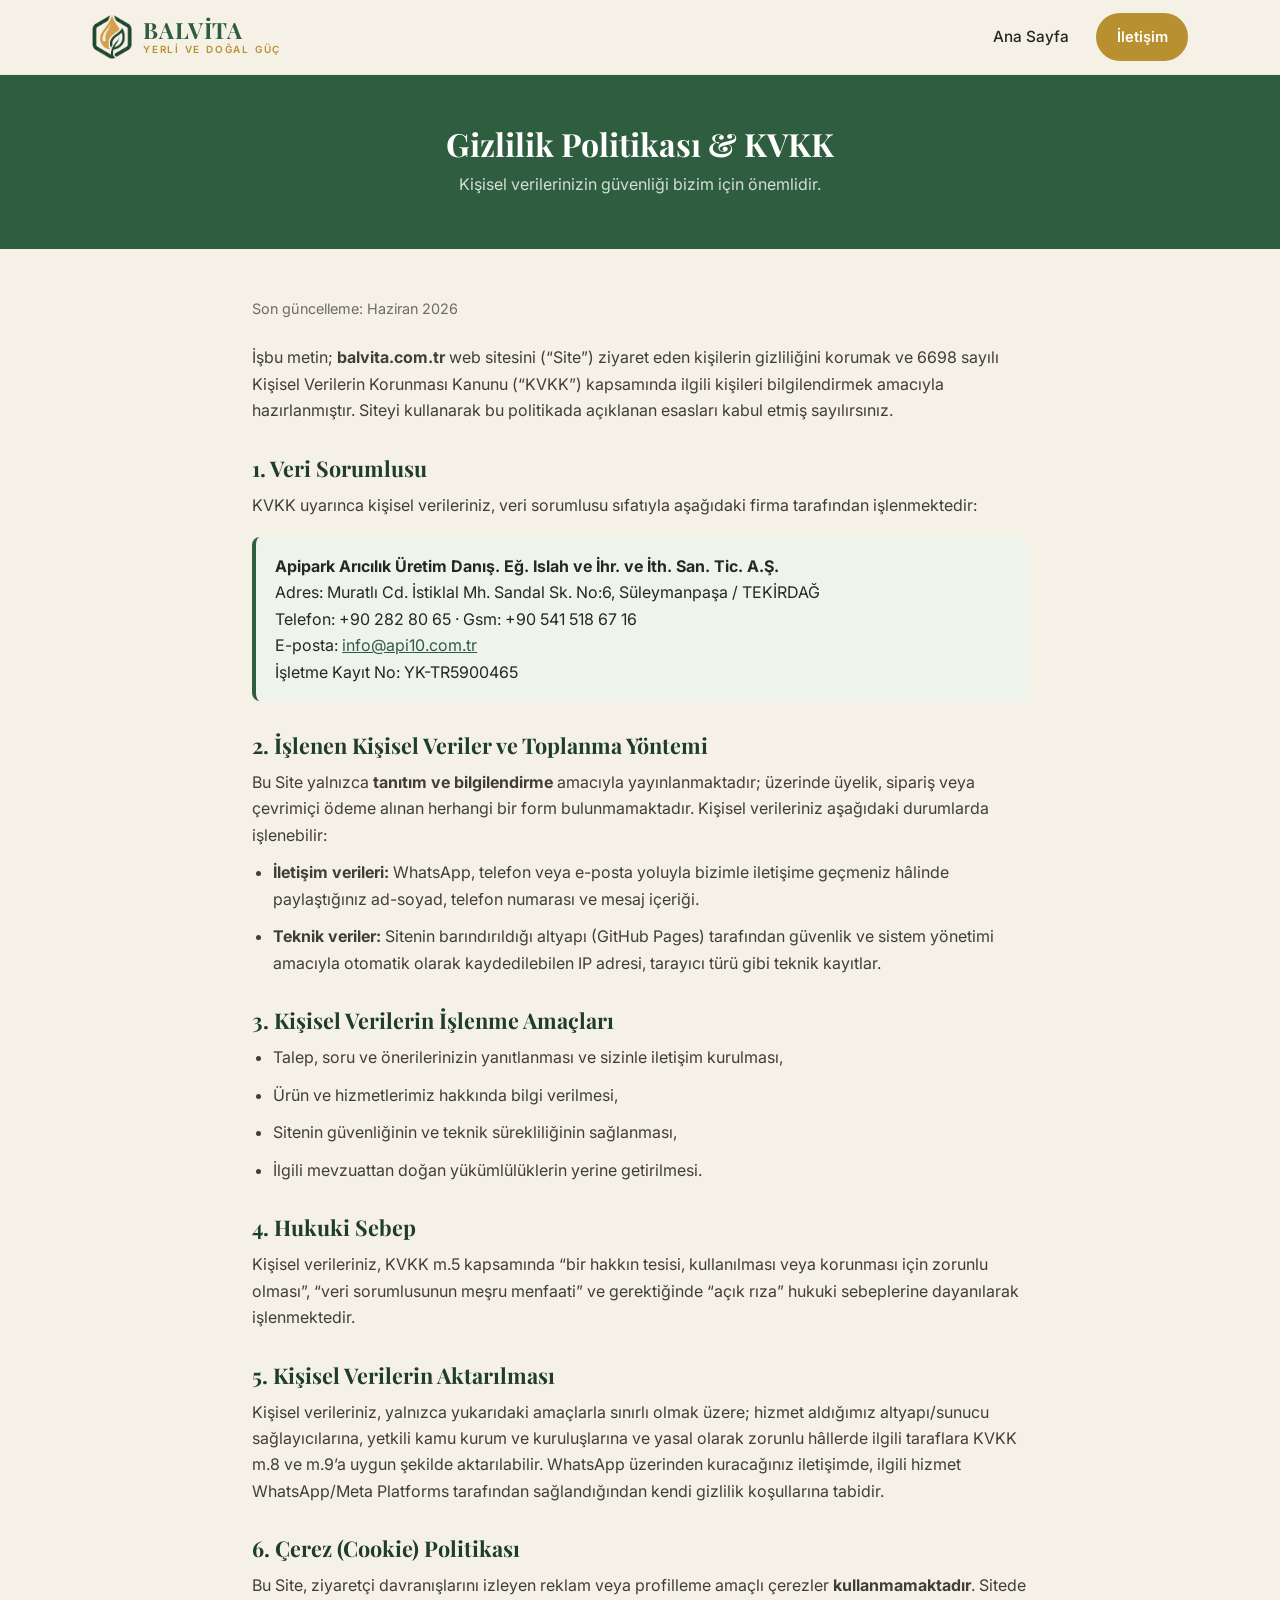
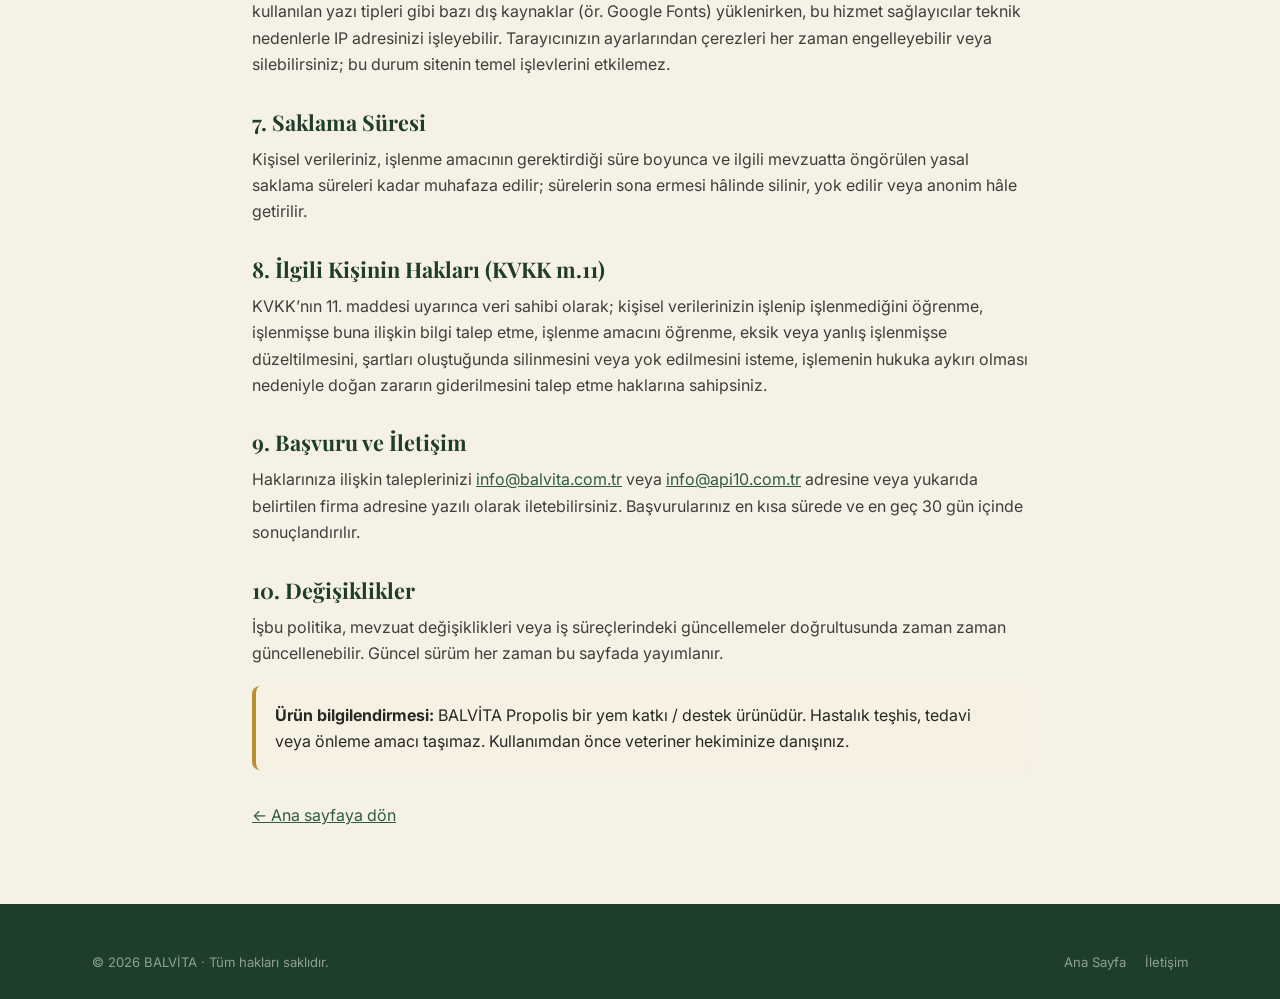
==== commit 8c151e31: "Sıvı Destek Ürünü → Sıvı Tamamlayıcı Yem + E-Mail info@balvita.com.tr - Alle Vorkommen von 'Sıvı Des" ====
--- a/gizlilik-politikasi.html
+++ b/gizlilik-politikasi.html
@@ -85,7 +85,7 @@
     <p>KVKK’nın 11. maddesi uyarınca veri sahibi olarak; kişisel verilerinizin işlenip işlenmediğini öğrenme, işlenmişse buna ilişkin bilgi talep etme, işlenme amacını öğrenme, eksik veya yanlış işlenmişse düzeltilmesini, şartları oluştuğunda silinmesini veya yok edilmesini isteme, işlemenin hukuka aykırı olması nedeniyle doğan zararın giderilmesini talep etme haklarına sahipsiniz.</p>
 
     <h2>9. Başvuru ve İletişim</h2>
-    <p>Haklarınıza ilişkin taleplerinizi <a href="mailto:info@api10.com.tr">info@api10.com.tr</a> adresine veya yukarıda belirtilen firma adresine yazılı olarak iletebilirsiniz. Başvurularınız en kısa sürede ve en geç 30 gün içinde sonuçlandırılır.</p>
+    <p>Haklarınıza ilişkin taleplerinizi <a href="mailto:info@balvita.com.tr">info@balvita.com.tr</a> veya <a href="mailto:info@api10.com.tr">info@api10.com.tr</a> adresine veya yukarıda belirtilen firma adresine yazılı olarak iletebilirsiniz. Başvurularınız en kısa sürede ve en geç 30 gün içinde sonuçlandırılır.</p>
 
     <h2>10. Değişiklikler</h2>
     <p>İşbu politika, mevzuat değişiklikleri veya iş süreçlerindeki güncellemeler doğrultusunda zaman zaman güncellenebilir. Güncel sürüm her zaman bu sayfada yayımlanır.</p>
--- a/css/style.css
+++ b/css/style.css
@@ -98,18 +98,20 @@
 
 /* ---------- Neden / Propolis nedir ---------- */
 .two-col{display:grid;grid-template-columns:1fr 1fr;gap:2.4rem;align-items:stretch}
-.info-block{background:var(--white);border:1px solid var(--cream-2);border-radius:var(--radius);padding:2.2rem;box-shadow:var(--shadow-sm)}
+.info-block{background:var(--green-soft);border:1px solid #dde7dc;border-radius:var(--radius);padding:2.2rem;box-shadow:var(--shadow-sm)}
 .info-block h2{font-size:clamp(1.5rem,3vw,2rem);text-align:left;text-transform:uppercase}
 .info-block h2::after{content:"";display:block;width:54px;height:4px;background:var(--gold);border-radius:3px;margin-top:.7rem}
 .info-block p{color:#444;margin-top:1rem;font-size:1.04rem}
 
 /* ---------- Faydalar (yeşil daire ikonlar) ---------- */
 .benefits{display:grid;grid-template-columns:repeat(3,1fr);gap:1.8rem 2rem}
-.benefit{display:flex;gap:1.1rem;align-items:flex-start}
+.benefit{display:flex;gap:1.1rem;align-items:center}
 .benefit .circle{flex:0 0 auto;width:64px;height:64px;border-radius:50%;background:var(--green);display:flex;align-items:center;justify-content:center;box-shadow:var(--shadow-sm)}
 .benefit .circle svg{width:34px;height:34px;stroke:#fff;fill:none;stroke-width:1.7;stroke-linecap:round;stroke-linejoin:round}
 .benefit h3{font-size:1.12rem;color:var(--green-deep);margin-bottom:.25rem;line-height:1.2}
 .benefit p{color:var(--muted);font-size:.94rem}
+.benefit .b-ic{width:66px;height:66px;flex:0 0 auto;display:block}
+.ingredient .i-ic{width:84px;height:84px;margin:0 auto .55rem;display:block}
 
 /* ---------- Kullanım & İçerik ---------- */
 .usage-grid{display:grid;grid-template-columns:1fr 1fr;gap:2rem;align-items:stretch}
@@ -145,7 +147,8 @@
 .cta-box p{color:var(--muted);max-width:520px;margin:.8rem auto 1.6rem}
 .cta-box .phone{font-size:1.3rem;font-weight:800;margin-top:1.1rem;color:var(--green-deep)}
 .cta-box .phone a{color:var(--green)}
-.made-badges{display:flex;gap:1rem;justify-content:center;margin-top:1.8rem;flex-wrap:wrap}
+.made-badges{display:flex;gap:1.6rem;justify-content:center;align-items:center;margin-top:1.8rem;flex-wrap:wrap}
+.made-badges .seal{height:56px;width:auto}
 .stamp{display:inline-flex;align-items:center;gap:.5rem;border:2px solid var(--bronze);color:var(--bronze);border-radius:10px;padding:.5rem .9rem;font-size:.74rem;font-weight:800;letter-spacing:.06em;text-transform:uppercase;line-height:1.05;text-align:left}
 .stamp svg{width:22px;height:22px;stroke:var(--bronze);fill:none;stroke-width:1.7}
 
